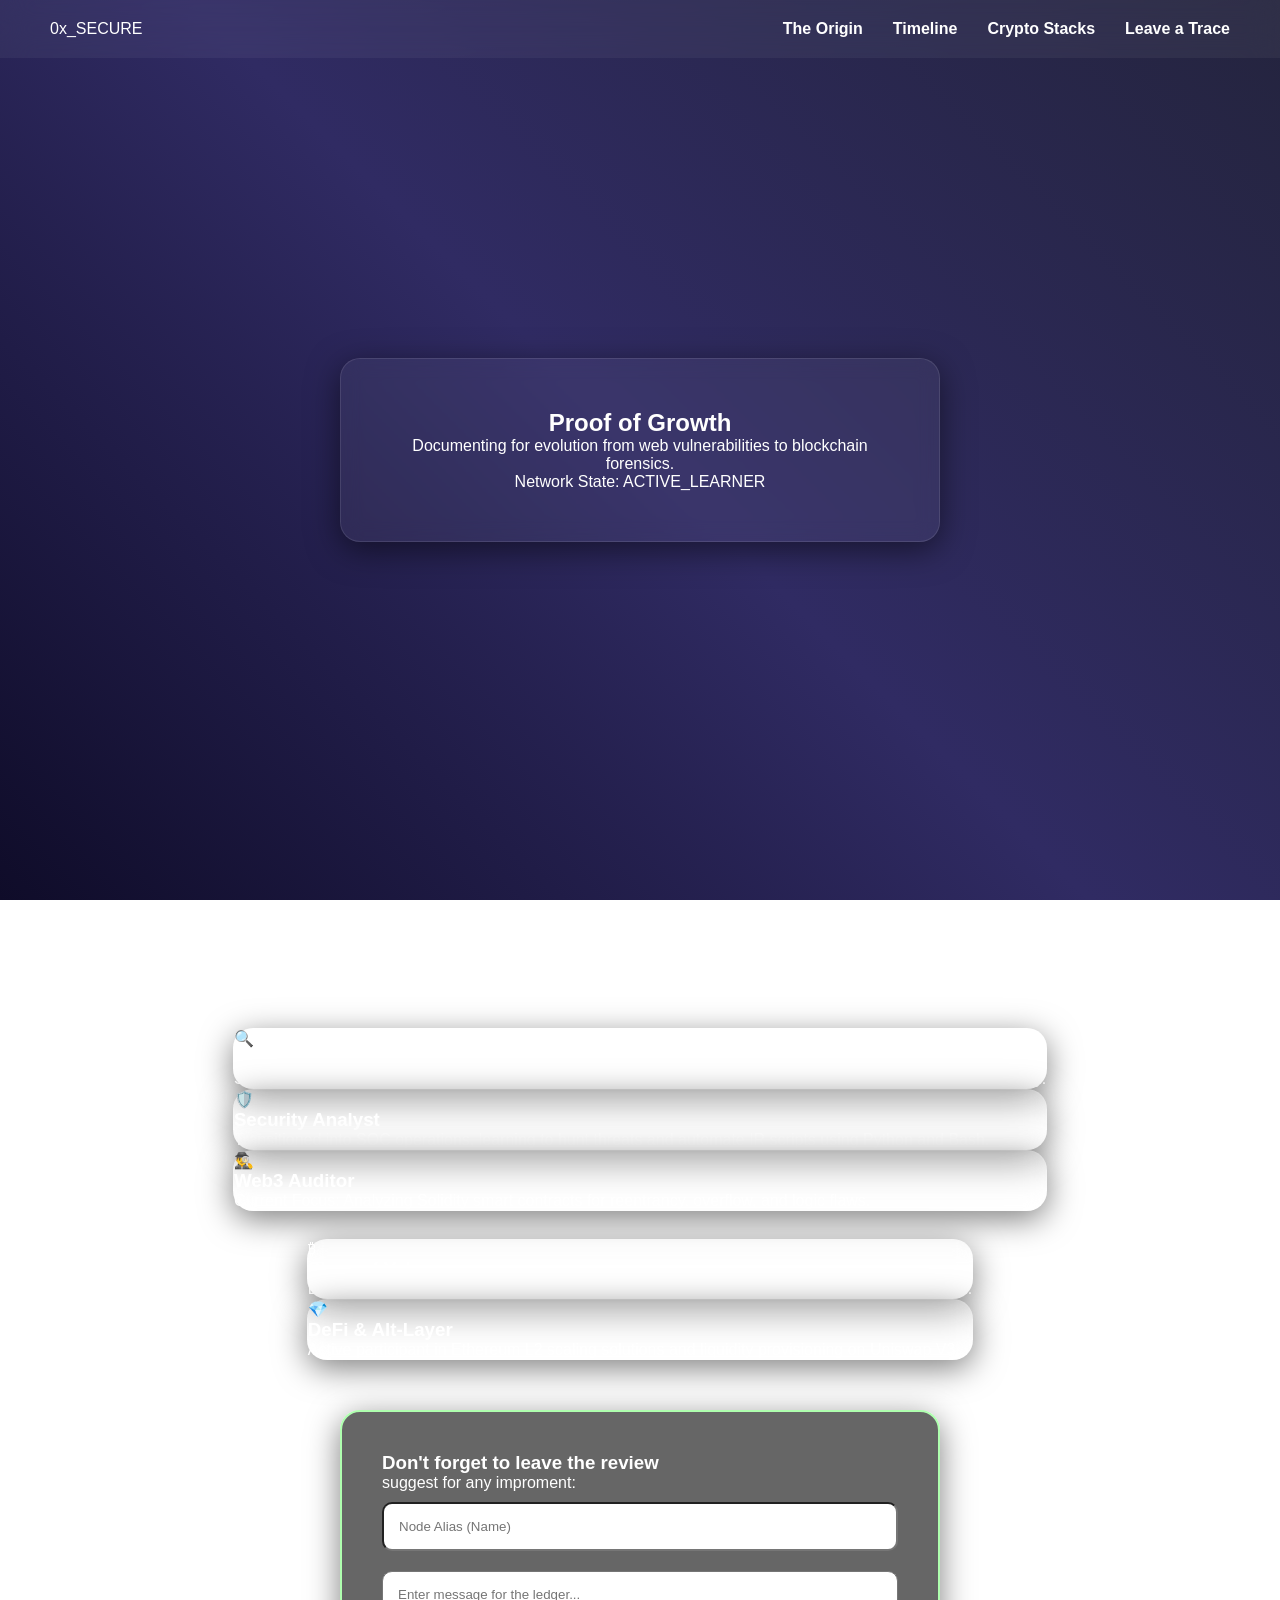
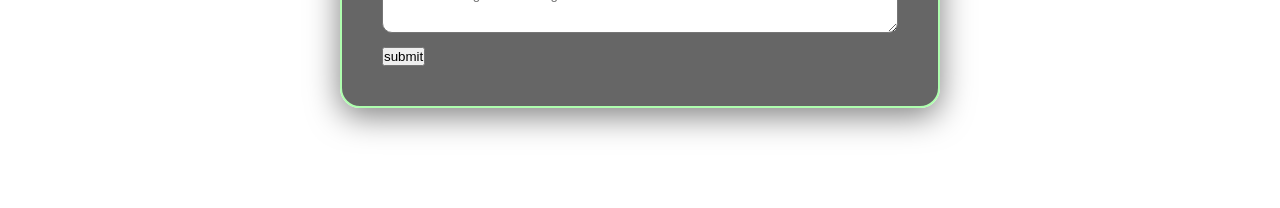
==== index.html @ c70dd7fc "Add files via upload" ====
<!DOCTYPE html>
<html lang="en">
<head>
    <meta charset="UTF-8">
    <meta name="viewport" content="width=device-width, initial-scale=1.0">
    <title>Journey Log | 0x_SECURE</title>
    <link rel="stylesheet" href="style.css">
</head>
<body>

    <nav class="glass-nav">
        <div class="logo">0x_SECURE</div>
        <ul>
            <li><a href="#welcome">The Origin</a></li>
            <li><a href="#journey">Timeline</a></li>
            <li><a href="#assets">Crypto Stacks</a></li>
            <li><a href="#review">Leave a Trace</a></li>
        </ul>
    </nav>

    <section id="welcome" class="hero">
        <div class="glass welcome-card">
            <h1 class="glitch">Proof of Growth</h1>
            <p>Documenting for evolution from web vulnerabilities to blockchain forensics.</p>
            <div class="status-bar">Network State: <span class="online">ACTIVE_LEARNER</span></div>
        </div>
    </section>

    <section id="journey" class="portfolio-section">
        <h2 class="section-title">Cybersecurity Roadmap</h2>
        <div class="projects-container">
            <div class="glass project-card">
                <div class="icon">🔍</div>
                <h3>The Entry Point</h3>
                <p>Started with HTB & TryHackMe. Mastered the OWASP Top 10 and earned my first bug bounty for a XSS discovery.</p>
            </div>
            <div class="glass project-card">
                <div class="icon">🛡️</div>
                <h3>Security Analyst</h3>
                <p>Transitioned into SOC operations, learning to hunt threats and automate IR scripts using Python and Bash.</p>
            </div>
            <div class="glass project-card">
                <div class="icon">🕵️‍♂️</div>
                <h3>Web3 Auditor</h3>
                <p>Current Focus: Analyzing Solidity smart contracts for reentrancy, overflow, and logic flaws.</p>
            </div>
        </div>

        <h2 class="section-title" id="assets">Crypto Portfolio Focus</h2>
        <div class="projects-container">
            <div class="glass project-card">
                <div class="icon">₿</div>
                <h3>Store of Value</h3>
                <p>Long-term BTC maximalist mindset with a focus on cold-storage security and multi-sig setups.</p>
            </div>
            <div class="glass project-card">
                <div class="icon">💎</div>
                <h3>DeFi & Alt-Layer</h3>
                <p>Active participant in Ethereum L2 scaling solutions and liquidity provisioning on Uniswap V3.</p>
            </div>
        </div>

        <div id="review" class="glass review-container">
            <h3>Don't forget to leave the review</h3>
            <p class="subtitle">suggest for any improment:</p>
            <div class="input-group">
                <input type="text" id="reviewerName" placeholder="Node Alias (Name)">
                <textarea id="reviewText" placeholder="Enter message for the ledger..."></textarea>
                <button onclick="submitReview()">submit</button>
            </div>
            <p id="reviewStatus"></p>
        </div>
    </section>

    <script src="script.js"></script>
</body>
</html>
---- style.css ----
* {
    margin: 0;
    padding: 0;
    box-sizing: border-box;
    font-family: 'Segoe UI', sans-serif;
}

body {
    background: linear-gradient(45deg, #0f0c29, #302b63, #24243e); /* Darker space/cyber theme */
    background-attachment: fixed;
    color: white;
    scroll-behavior: smooth;
}

/* Glassmorphism Effect */
.glass {
    background: rgba(255, 255, 255, 0.05);
    backdrop-filter: blur(10px);
    -webkit-backdrop-filter: blur(10px);
    border: 1px solid rgba(255, 255, 255, 0.1);
    border-radius: 20px;
    box-shadow: 0 8px 32px rgba(0, 0, 0, 0.5);
}

/* Navigation */
.glass-nav {
    position: fixed;
    top: 0;
    width: 100%;
    display: flex;
    justify-content: space-between;
    padding: 20px 50px;
    z-index: 1000;
    background: rgba(255, 255, 255, 0.05);
    backdrop-filter: blur(15px);
}

.glass-nav ul { display: flex; list-style: none; }
.glass-nav ul li { margin-left: 30px; }
.glass-nav a { color: white; text-decoration: none; font-weight: bold; }

/* Sections */
section {
    min-height: 100vh;
    padding: 100px 20px;
    display: flex;
    flex-direction: column;
    align-items: center;
    justify-content: center;
}

.welcome-card {
    padding: 50px;
    text-align: center;
    max-width: 600px;
}

/* --- THE TERMINAL / REVIEW BOX SECTION --- */

.review-container {
    margin-top: 50px;
    padding: 40px;
    width: 100%;
    max-width: 600px;
    border: 2px solid #afffaf; /* Cyber Green Glow */
    background: rgba(0, 0, 0, 0.6); 
    animation: borderPulse 4s infinite ease-in-out;
}

@keyframes borderPulse {
    0% { border-color: rgba(175, 255, 175, 0.3); box-shadow: 0 0 10px rgba(175, 255, 175, 0.1); }
    50% { border-color: rgba(175, 255, 175, 1); box-shadow: 0 0 20px rgba(175, 255, 175, 0.3); }
    100% { border-color: rgba(175, 255, 175, 0.3); box-shadow: 0 0 10px rgba(175, 255, 175, 0.1); }
}

/* The text typed INSIDE the box */
input, textarea {
    width: 100%;
    padding: 15px;
    margin: 10px 0;
    border-radius: 10px;
    border: 1
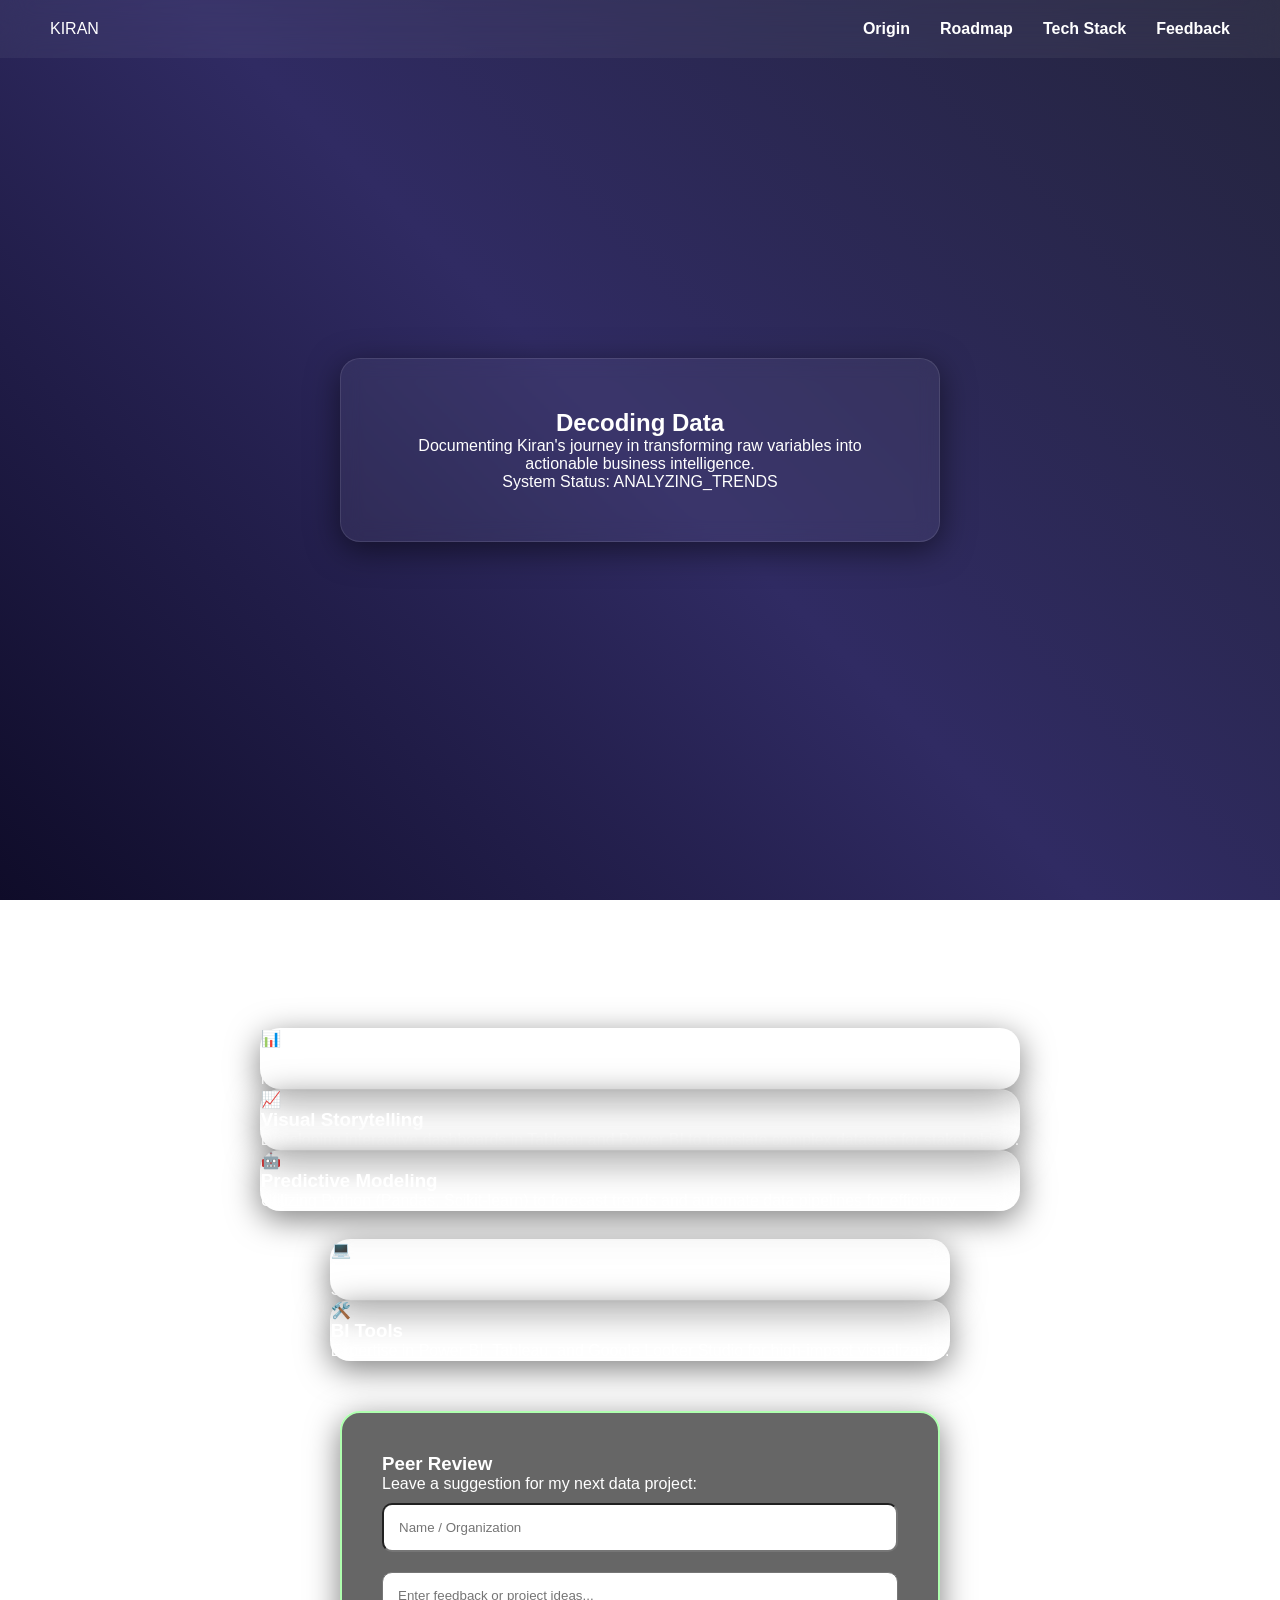
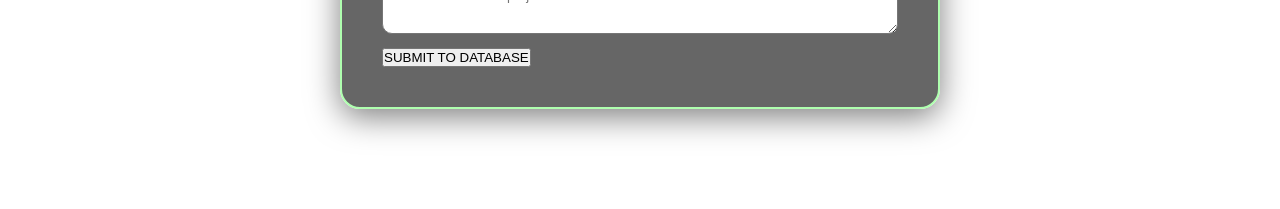
==== commit d7cbf12c: "Update index.html for data analytics portfolio" ====
--- a/index.html
+++ b/index.html
@@ -3,70 +3,72 @@
 <head>
     <meta charset="UTF-8">
     <meta name="viewport" content="width=device-width, initial-scale=1.0">
-    <title>Journey Log | 0x_SECURE</title>
+    <title>Kiran | Data Analytics Portfolio</title>
     <link rel="stylesheet" href="style.css">
 </head>
 <body>
 
     <nav class="glass-nav">
-        <div class="logo">0x_SECURE</div>
+        <div class="logo">KIRAN</div>
         <ul>
-            <li><a href="#welcome">The Origin</a></li>
-            <li><a href="#journey">Timeline</a></li>
-            <li><a href="#assets">Crypto Stacks</a></li>
-            <li><a href="#review">Leave a Trace</a></li>
+            <li><a href="#welcome">Origin</a></li>
+            <li><a href="#journey">Roadmap</a></li>
+            <li><a href="#tools">Tech Stack</a></li>
+            <li><a href="#review">Feedback</a></li>
         </ul>
     </nav>
 
     <section id="welcome" class="hero">
         <div class="glass welcome-card">
-            <h1 class="glitch">Proof of Growth</h1>
-            <p>Documenting for evolution from web vulnerabilities to blockchain forensics.</p>
-            <div class="status-bar">Network State: <span class="online">ACTIVE_LEARNER</span></div>
+            <h1 class="glitch">Decoding Data</h1>
+            <p>Documenting Kiran's journey in transforming raw variables into actionable business intelligence.</p>
+            <div class="status-bar">System Status: <span class="online">ANALYZING_TRENDS</span></div>
         </div>
     </section>
 
     <section id="journey" class="portfolio-section">
-        <h2 class="section-title">Cybersecurity Roadmap</h2>
+        <h2 class="section-title">Data Analytics Roadmap</h2>
         <div class="projects-container">
             <div class="glass project-card">
-                <div class="icon">🔍</div>
-                <h3>The Entry Point</h3>
-                <p>Started with HTB & TryHackMe. Mastered the OWASP Top 10 and earned my first bug bounty for a XSS discovery.</p>
+                <div class="icon">📊</div>
+                <h3>Foundational Analytics</h3>
+                <p>Mastered descriptive statistics and data cleaning using Excel and SQL to identify core business KPIs.</p>
             </div>
+            
             <div class="glass project-card">
-                <div class="icon">🛡️</div>
-                <h3>Security Analyst</h3>
-                <p>Transitioned into SOC operations, learning to hunt threats and automate IR scripts using Python and Bash.</p>
+                <div class="icon">📈</div>
+                <h3>Visual Storytelling</h3>
+                <p>Developing interactive dashboards in Tableau and Power BI to translate complex datasets for stakeholders.</p>
             </div>
+
             <div class="glass project-card">
-                <div class="icon">🕵️‍♂️</div>
-                <h3>Web3 Auditor</h3>
-                <p>Current Focus: Analyzing Solidity smart contracts for reentrancy, overflow, and logic flaws.</p>
+                <div class="icon">🤖</div>
+                <h3>Predictive Modeling</h3>
+                <p>Utilizing Python (Pandas, Scikit-learn) to forecast trends and automate data pipelines for efficiency.</p>
             </div>
         </div>
 
-        <h2 class="section-title" id="assets">Crypto Portfolio Focus</h2>
+        <h2 class="section-title" id="tools">Analytics Stack</h2>
         <div class="projects-container">
             <div class="glass project-card">
-                <div class="icon">₿</div>
-                <h3>Store of Value</h3>
-                <p>Long-term BTC maximalist mindset with a focus on cold-storage security and multi-sig setups.</p>
+                <div class="icon">💻</div>
+                <h3>Languages</h3>
+                <p>SQL (PostgreSQL), Python, and R for deep statistical diving and data manipulation.</p>
             </div>
             <div class="glass project-card">
-                <div class="icon">💎</div>
-                <h3>DeFi & Alt-Layer</h3>
-                <p>Active participant in Ethereum L2 scaling solutions and liquidity provisioning on Uniswap V3.</p>
+                <div class="icon">🛠️</div>
+                <h3>BI Tools</h3>
+                <p>Expertise in Power BI, Tableau, and Google Looker Studio for high-impact visualization.</p>
             </div>
         </div>
 
         <div id="review" class="glass review-container">
-            <h3>Don't forget to leave the review</h3>
-            <p class="subtitle">suggest for any improment:</p>
+            <h3>Peer Review</h3>
+            <p class="subtitle">Leave a suggestion for my next data project:</p>
             <div class="input-group">
-                <input type="text" id="reviewerName" placeholder="Node Alias (Name)">
-                <textarea id="reviewText" placeholder="Enter message for the ledger..."></textarea>
-                <button onclick="submitReview()">submit</button>
+                <input type="text" id="reviewerName" placeholder="Name / Organization">
+                <textarea id="reviewText" placeholder="Enter feedback or project ideas..."></textarea>
+                <button onclick="submitReview()">SUBMIT TO DATABASE</button>
             </div>
             <p id="reviewStatus"></p>
         </div>
@@ -74,4 +76,4 @@
 
     <script src="script.js"></script>
 </body>
-</html>+</html>
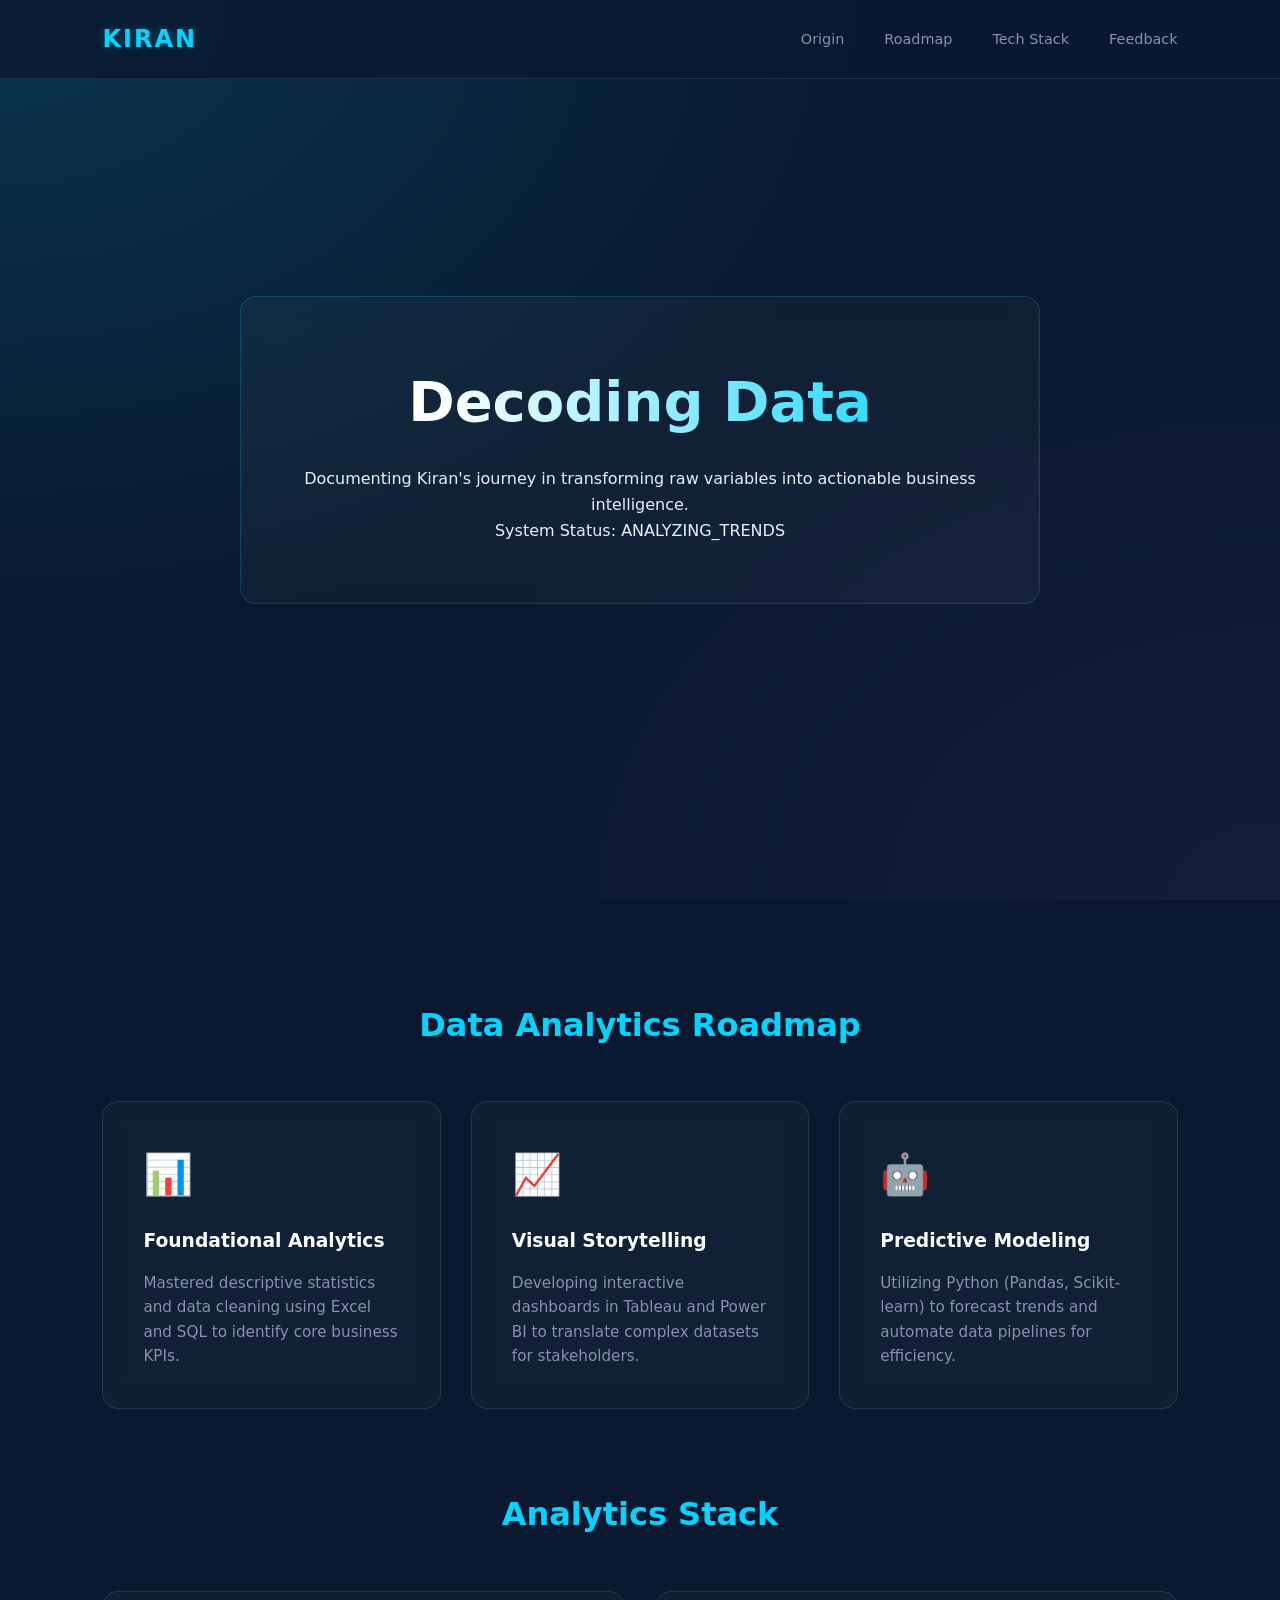
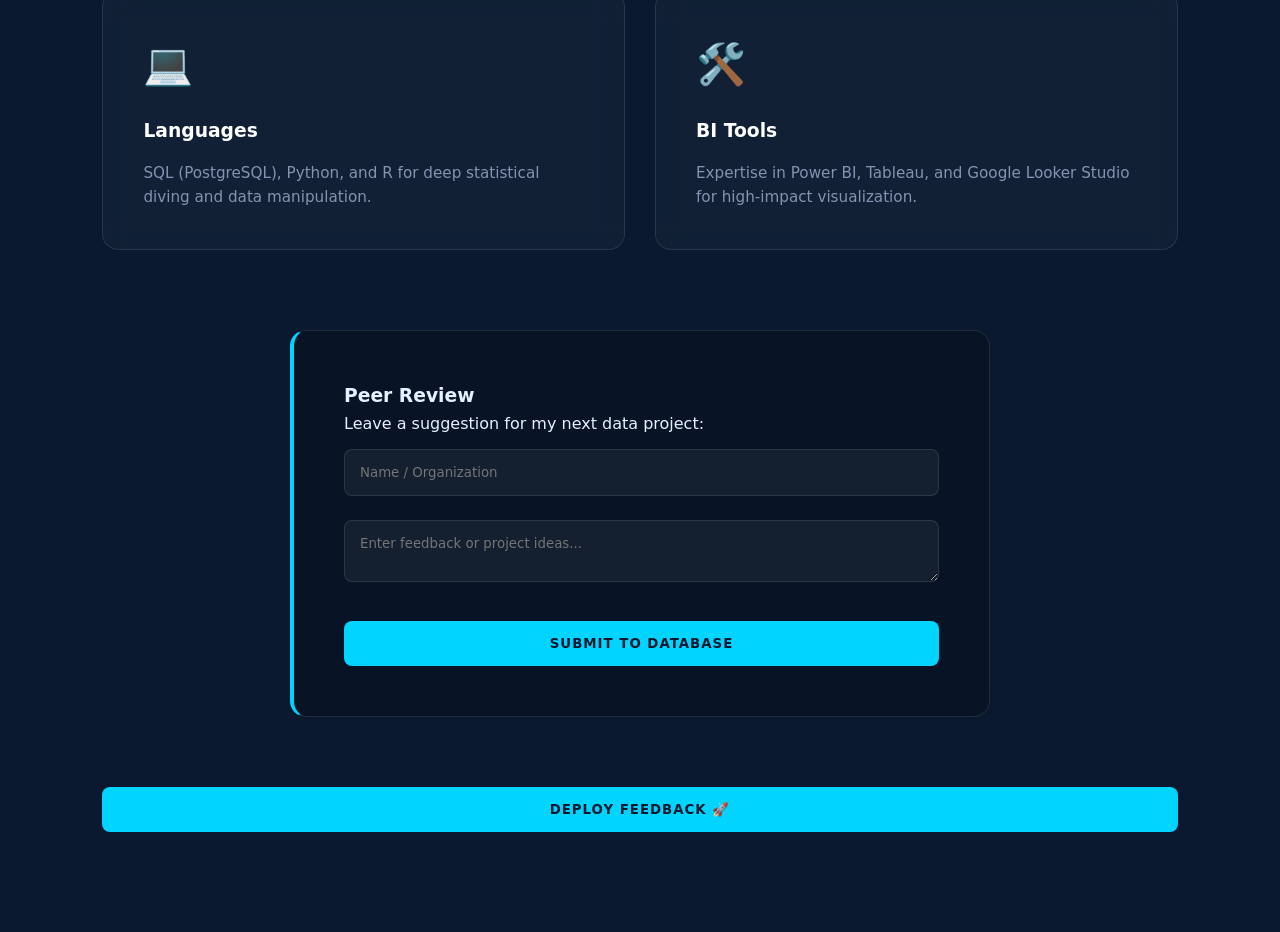
==== commit 92c8958a: "Add Deploy Feedback button to index.html" ====
--- a/index.html
+++ b/index.html
@@ -72,6 +72,11 @@
             </div>
             <p id="reviewStatus"></p>
         </div>
+        <button onclick="submitReview()">
+    <span style="display: flex; align-items: center; justify-content: center; gap: 10px;">
+        Deploy Feedback 🚀
+    </span>
+</button>
     </section>
 
     <script src="script.js"></script>
--- a/style.css
+++ b/style.css
@@ -1,82 +1,180 @@
+:root {
+    --primary-blue: #00d4ff;
+    --deep-navy: #0a192f;
+    --glass-bg: rgba(255, 255, 255, 0.03);
+    --glass-border: rgba(255, 255, 255, 0.1);
+    --text-main: #e6f1ff;
+    --text-dim: #8892b0;
+}
+
 * {
     margin: 0;
     padding: 0;
     box-sizing: border-box;
-    font-family: 'Segoe UI', sans-serif;
+    font-family: 'Inter', 'Segoe UI', system-ui, sans-serif;
 }
 
 body {
-    background: linear-gradient(45deg, #0f0c29, #302b63, #24243e); /* Darker space/cyber theme */
+    background-color: var(--deep-navy);
+    background-image: 
+        radial-gradient(at 0% 0%, rgba(0, 212, 255, 0.15) 0px, transparent 50%),
+        radial-gradient(at 100% 100%, rgba(118, 75, 162, 0.1) 0px, transparent 50%);
     background-attachment: fixed;
-    color: white;
-    scroll-behavior: smooth;
+    color: var(--text-main);
+    line-height: 1.6;
+    overflow-x: hidden;
 }
 
-/* Glassmorphism Effect */
+/* Glassmorphism Refined */
 .glass {
-    background: rgba(255, 255, 255, 0.05);
-    backdrop-filter: blur(10px);
-    -webkit-backdrop-filter: blur(10px);
-    border: 1px solid rgba(255, 255, 255, 0.1);
-    border-radius: 20px;
-    box-shadow: 0 8px 32px rgba(0, 0, 0, 0.5);
+    background: var(--glass-bg);
+    backdrop-filter: blur(12px);
+    -webkit-backdrop-filter: blur(12px);
+    border: 1px solid var(--glass-border);
+    border-radius: 16px;
+    transition: all 0.4s cubic-bezier(0.175, 0.885, 0.32, 1.275);
 }
 
-/* Navigation */
+.glass:hover {
+    border: 1px solid rgba(0, 212, 255, 0.4);
+    transform: translateY(-5px);
+    box-shadow: 0 10px 30px rgba(0, 0, 0, 0.5);
+}
+
+/* Navbar Modernization */
 .glass-nav {
     position: fixed;
     top: 0;
     width: 100%;
     display: flex;
     justify-content: space-between;
-    padding: 20px 50px;
+    align-items: center;
+    padding: 20px 8%;
     z-index: 1000;
-    background: rgba(255, 255, 255, 0.05);
-    backdrop-filter: blur(15px);
+    background: rgba(10, 25, 47, 0.85);
+    border-bottom: 1px solid var(--glass-border);
+}
+
+.logo {
+    font-size: 1.5rem;
+    font-weight: 800;
+    letter-spacing: 2px;
+    color: var(--primary-blue);
+    text-shadow: 0 0 10px rgba(0, 212, 255, 0.3);
 }
 
 .glass-nav ul { display: flex; list-style: none; }
-.glass-nav ul li { margin-left: 30px; }
-.glass-nav a { color: white; text-decoration: none; font-weight: bold; }
+.glass-nav ul li { margin-left: 40px; }
+.glass-nav a { 
+    color: var(--text-dim); 
+    text-decoration: none; 
+    font-size: 0.9rem;
+    font-weight: 500;
+    transition: 0.3s;
+}
+.glass-nav a:hover { color: var(--primary-blue); }
 
-/* Sections */
-section {
-    min-height: 100vh;
-    padding: 100px 20px;
+/* Hero Section */
+.hero {
+    height: 100vh;
     display: flex;
-    flex-direction: column;
+    justify-content: center;
     align-items: center;
-    justify-content: center;
+    padding: 0 20px;
 }
 
 .welcome-card {
-    padding: 50px;
+    padding: 60px;
     text-align: center;
-    max-width: 600px;
+    max-width: 800px;
+    border: 1px solid rgba(0, 212, 255, 0.2);
 }
 
-/* --- THE TERMINAL / REVIEW BOX SECTION --- */
-
-.review-container {
-    margin-top: 50px;
-    padding: 40px;
-    width: 100%;
-    max-width: 600px;
-    border: 2px solid #afffaf; /* Cyber Green Glow */
-    background: rgba(0, 0, 0, 0.6); 
-    animation: borderPulse 4s infinite ease-in-out;
+.glitch {
+    font-size: 3.5rem;
+    margin-bottom: 20px;
+    background: linear-gradient(to right, #fff 20%, var(--primary-blue) 100%);
+    -webkit-background-clip: text;
+    -webkit-text-fill-color: transparent;
 }
 
-@keyframes borderPulse {
-    0% { border-color: rgba(175, 255, 175, 0.3); box-shadow: 0 0 10px rgba(175, 255, 175, 0.1); }
-    50% { border-color: rgba(175, 255, 175, 1); box-shadow: 0 0 20px rgba(175, 255, 175, 0.3); }
-    100% { border-color: rgba(175, 255, 175, 0.3); box-shadow: 0 0 10px rgba(175, 255, 175, 0.1); }
+/* Roadmap Grid */
+.portfolio-section {
+    padding: 100px 8%;
 }
 
-/* The text typed INSIDE the box */
+.section-title {
+    font-size: 2rem;
+    margin-bottom: 50px;
+    text-align: center;
+    color: var(--primary-blue);
+}
+
+.projects-container {
+    display: grid;
+    grid-template-columns: repeat(auto-fit, minmax(300px, 1fr));
+    gap: 30px;
+    margin-bottom: 80px;
+}
+
+.project-card {
+    padding: 40px;
+    position: relative;
+    overflow: hidden;
+}
+
+.project-card .icon {
+    font-size: 2.5rem;
+    margin-bottom: 20px;
+    display: block;
+}
+
+.project-card h3 { margin-bottom: 15px; color: #fff; }
+.project-card p { color: var(--text-dim); font-size: 0.95rem; }
+
+/* The Data Terminal (Review Box) */
+.review-container {
+    margin: 50px auto;
+    padding: 50px;
+    max-width: 700px;
+    border-left: 4px solid var(--primary-blue);
+    background: rgba(0, 0, 0, 0.2);
+}
+
 input, textarea {
     width: 100%;
     padding: 15px;
-    margin: 10px 0;
-    border-radius: 10px;
-    border: 1+    margin: 12px 0;
+    border-radius: 8px;
+    border: 1px solid var(--glass-border);
+    background: rgba(255, 255, 255, 0.05);
+    color: #fff;
+    outline: none;
+    transition: 0.3s;
+}
+
+input:focus, textarea:focus {
+    border-color: var(--primary-blue);
+    background: rgba(255, 255, 255, 0.08);
+}
+
+button {
+    background: var(--primary-blue);
+    color: var(--deep-navy);
+    padding: 15px 30px;
+    border: none;
+    border-radius: 8px;
+    cursor: pointer;
+    font-weight: 700;
+    width: 100%;
+    margin-top: 20px;
+    transition: 0.3s;
+    text-transform: uppercase;
+    letter-spacing: 1px;
+}
+
+button:hover {
+    background: #fff;
+    box-shadow: 0 0 20px rgba(0, 212, 255, 0.4);
+    transform: scale(1.02);
+}
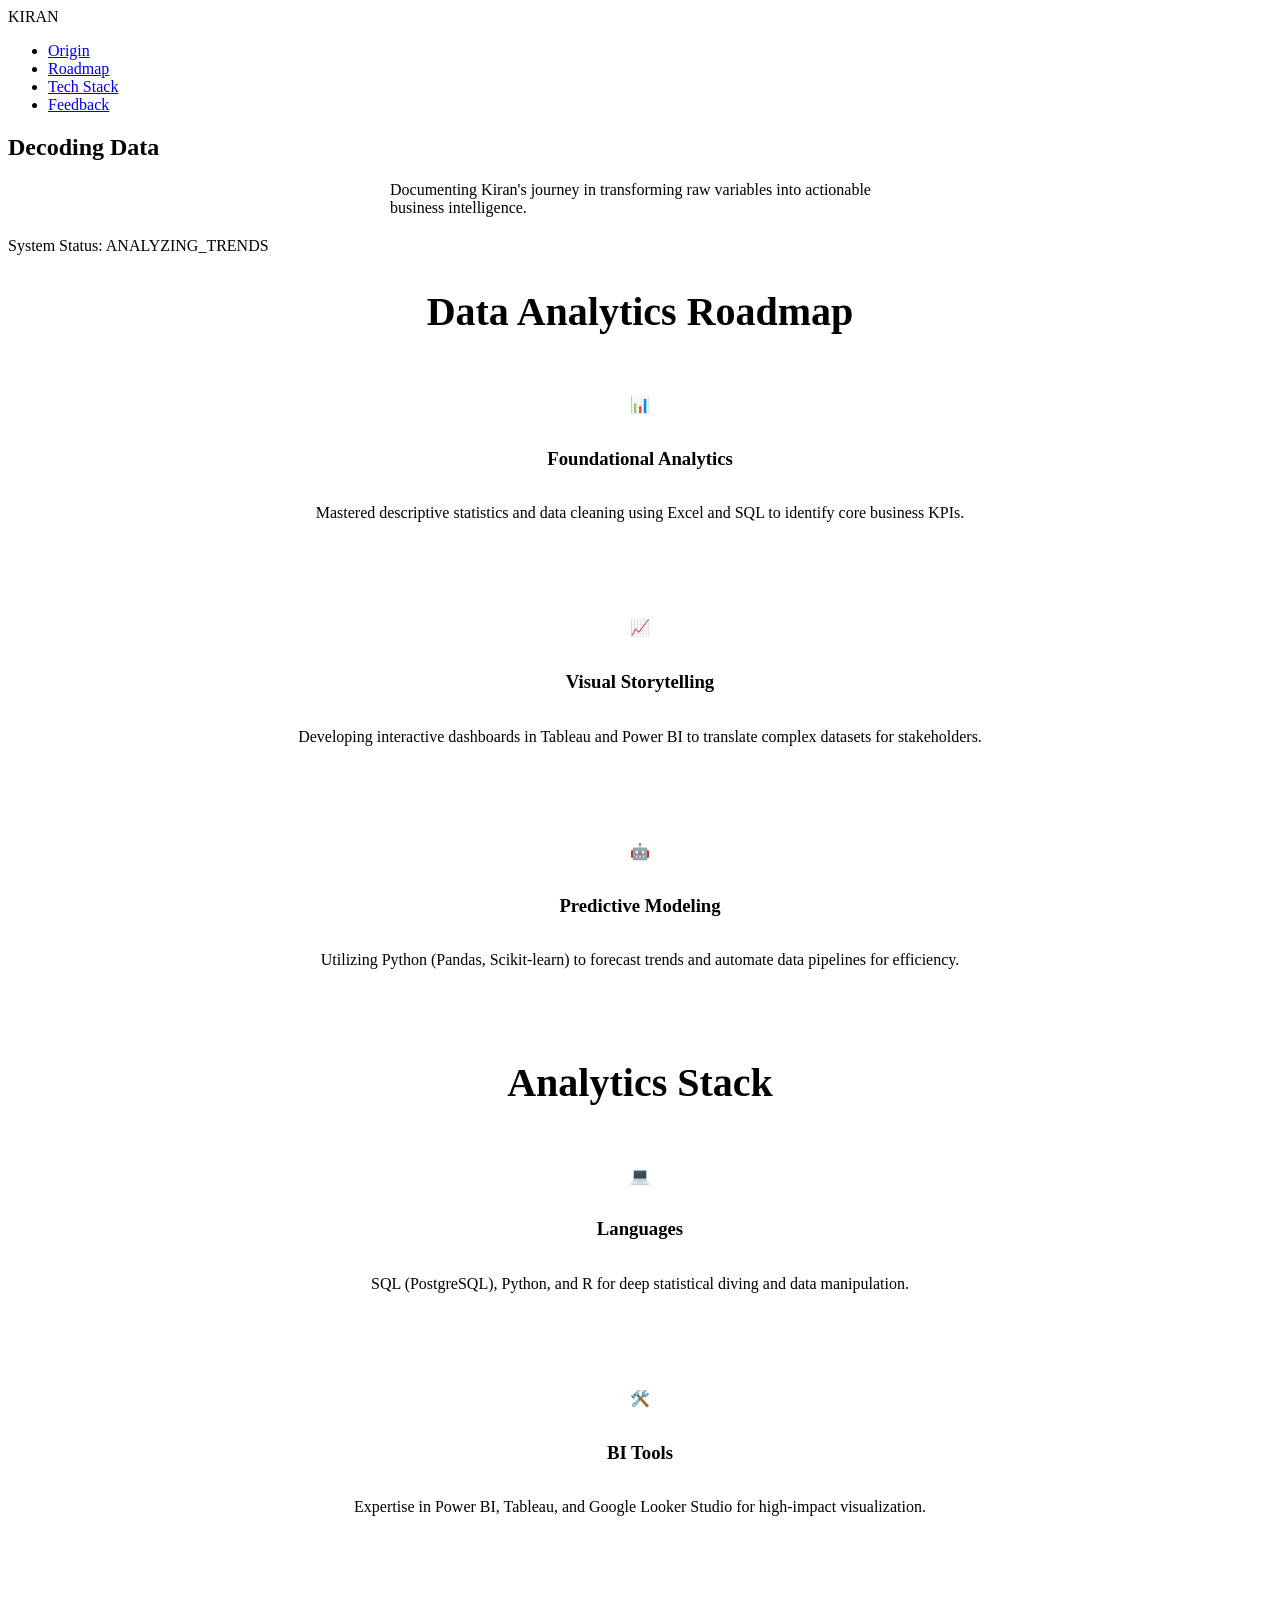
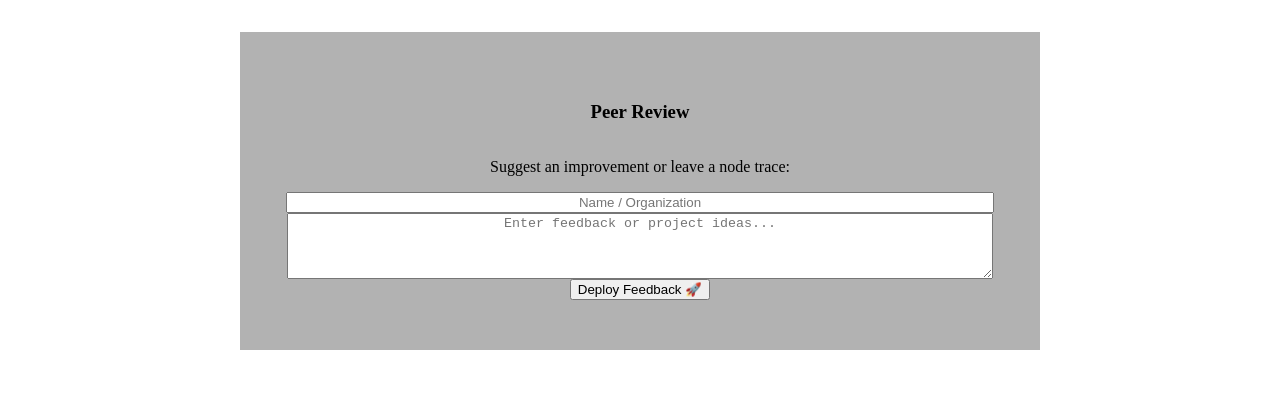
==== commit 53da9bd6: "Revise peer review section in index.html" ====
--- a/index.html
+++ b/index.html
@@ -62,21 +62,15 @@
             </div>
         </div>
 
-        <div id="review" class="glass review-container">
-            <h3>Peer Review</h3>
-            <p class="subtitle">Leave a suggestion for my next data project:</p>
-            <div class="input-group">
-                <input type="text" id="reviewerName" placeholder="Name / Organization">
-                <textarea id="reviewText" placeholder="Enter feedback or project ideas..."></textarea>
-                <button onclick="submitReview()">SUBMIT TO DATABASE</button>
-            </div>
-            <p id="reviewStatus"></p>
-        </div>
-        <button onclick="submitReview()">
-    <span style="display: flex; align-items: center; justify-content: center; gap: 10px;">
-        Deploy Feedback 🚀
-    </span>
-</button>
+      <div id="review" class="glass review-container">
+    <h3>Peer Review</h3>
+    <p class="subtitle">Suggest an improvement or leave a node trace:</p>
+    <div class="input-group">
+        <input type="text" id="reviewerName" placeholder="Name / Organization">
+        <textarea id="reviewText" rows="4" placeholder="Enter feedback or project ideas..."></textarea>
+        <button onclick="submitReview()">Deploy Feedback 🚀</button>
+    </div>
+</div>
     </section>
 
     <script src="script.js"></script>
--- a/style.css
+++ b/style.css
@@ -1,180 +1,62 @@
-:root {
-    --primary-blue: #00d4ff;
-    --deep-navy: #0a192f;
-    --glass-bg: rgba(255, 255, 255, 0.03);
-    --glass-border: rgba(255, 255, 255, 0.1);
-    --text-main: #e6f1ff;
-    --text-dim: #8892b0;
+/* --- Global Text Centering --- */
+.section-title {
+    font-size: 2.5rem;
+    margin-bottom: 20px;
+    text-align: center; /* Centers the Heading */
+    color: var(--primary-blue);
+    width: 100%;
 }
 
-* {
-    margin: 0;
-    padding: 0;
-    box-sizing: border-box;
-    font-family: 'Inter', 'Segoe UI', system-ui, sans-serif;
+.portfolio-section p {
+    text-align: center; /* Centers all descriptive text */
+    margin-left: auto;
+    margin-right: auto;
 }
 
-body {
-    background-color: var(--deep-navy);
-    background-image: 
-        radial-gradient(at 0% 0%, rgba(0, 212, 255, 0.15) 0px, transparent 50%),
-        radial-gradient(at 100% 100%, rgba(118, 75, 162, 0.1) 0px, transparent 50%);
-    background-attachment: fixed;
-    color: var(--text-main);
-    line-height: 1.6;
-    overflow-x: hidden;
-}
-
-/* Glassmorphism Refined */
-.glass {
-    background: var(--glass-bg);
-    backdrop-filter: blur(12px);
-    -webkit-backdrop-filter: blur(12px);
-    border: 1px solid var(--glass-border);
-    border-radius: 16px;
-    transition: all 0.4s cubic-bezier(0.175, 0.885, 0.32, 1.275);
-}
-
-.glass:hover {
-    border: 1px solid rgba(0, 212, 255, 0.4);
-    transform: translateY(-5px);
-    box-shadow: 0 10px 30px rgba(0, 0, 0, 0.5);
-}
-
-/* Navbar Modernization */
-.glass-nav {
-    position: fixed;
-    top: 0;
-    width: 100%;
-    display: flex;
-    justify-content: space-between;
-    align-items: center;
-    padding: 20px 8%;
-    z-index: 1000;
-    background: rgba(10, 25, 47, 0.85);
-    border-bottom: 1px solid var(--glass-border);
-}
-
-.logo {
-    font-size: 1.5rem;
-    font-weight: 800;
-    letter-spacing: 2px;
-    color: var(--primary-blue);
-    text-shadow: 0 0 10px rgba(0, 212, 255, 0.3);
-}
-
-.glass-nav ul { display: flex; list-style: none; }
-.glass-nav ul li { margin-left: 40px; }
-.glass-nav a { 
-    color: var(--text-dim); 
-    text-decoration: none; 
-    font-size: 0.9rem;
-    font-weight: 500;
-    transition: 0.3s;
-}
-.glass-nav a:hover { color: var(--primary-blue); }
-
-/* Hero Section */
-.hero {
-    height: 100vh;
-    display: flex;
-    justify-content: center;
-    align-items: center;
-    padding: 0 20px;
-}
-
-.welcome-card {
-    padding: 60px;
-    text-align: center;
-    max-width: 800px;
-    border: 1px solid rgba(0, 212, 255, 0.2);
-}
-
-.glitch {
-    font-size: 3.5rem;
-    margin-bottom: 20px;
-    background: linear-gradient(to right, #fff 20%, var(--primary-blue) 100%);
-    -webkit-background-clip: text;
-    -webkit-text-fill-color: transparent;
-}
-
-/* Roadmap Grid */
-.portfolio-section {
-    padding: 100px 8%;
-}
-
-.section-title {
-    font-size: 2rem;
-    margin-bottom: 50px;
-    text-align: center;
-    color: var(--primary-blue);
-}
-
-.projects-container {
-    display: grid;
-    grid-template-columns: repeat(auto-fit, minmax(300px, 1fr));
-    gap: 30px;
-    margin-bottom: 80px;
-}
-
+/* --- Centering the Project Cards Content --- */
 .project-card {
     padding: 40px;
-    position: relative;
-    overflow: hidden;
+    display: flex;
+    flex-direction: column;
+    align-items: center; /* Centers items horizontally in Flex */
+    justify-content: center;
+    text-align: center; /* Centers the text inside the card */
 }
 
 .project-card .icon {
-    font-size: 2.5rem;
-    margin-bottom: 20px;
+    margin-bottom: 15px;
     display: block;
+    width: 100%; /* Ensures the icon container takes full width for centering */
 }
 
-.project-card h3 { margin-bottom: 15px; color: #fff; }
-.project-card p { color: var(--text-dim); font-size: 0.95rem; }
-
-/* The Data Terminal (Review Box) */
+/* --- Centering the Review/Terminal Box --- */
 .review-container {
-    margin: 50px auto;
+    margin: 60px auto; /* Horizontal auto margins center the block itself */
     padding: 50px;
     max-width: 700px;
-    border-left: 4px solid var(--primary-blue);
-    background: rgba(0, 0, 0, 0.2);
+    display: flex;
+    flex-direction: column;
+    align-items: center; /* Centers the input fields and button */
+    text-align: center;
+    border-left: none; /* Removed the left border for a centered look */
+    border-top: 4px solid var(--primary-blue); /* Moved accent to the top */
+    background: rgba(0, 0, 0, 0.3);
+}
+
+.input-group {
+    width: 100%;
+    display: flex;
+    flex-direction: column;
+    align-items: center;
 }
 
 input, textarea {
-    width: 100%;
-    padding: 15px;
-    margin: 12px 0;
-    border-radius: 8px;
-    border: 1px solid var(--glass-border);
-    background: rgba(255, 255, 255, 0.05);
-    color: #fff;
-    outline: none;
-    transition: 0.3s;
+    width: 100%; /* Keeps inputs full width of the container */
+    text-align: center; /* Centers the typing cursor and text */
 }
 
-input:focus, textarea:focus {
-    border-color: var(--primary-blue);
-    background: rgba(255, 255, 255, 0.08);
+/* --- Center adjustment for the Hero Section --- */
+.welcome-card p {
+    max-width: 500px;
+    margin: 0 auto 20px auto;
 }
-
-button {
-    background: var(--primary-blue);
-    color: var(--deep-navy);
-    padding: 15px 30px;
-    border: none;
-    border-radius: 8px;
-    cursor: pointer;
-    font-weight: 700;
-    width: 100%;
-    margin-top: 20px;
-    transition: 0.3s;
-    text-transform: uppercase;
-    letter-spacing: 1px;
-}
-
-button:hover {
-    background: #fff;
-    box-shadow: 0 0 20px rgba(0, 212, 255, 0.4);
-    transform: scale(1.02);
-}
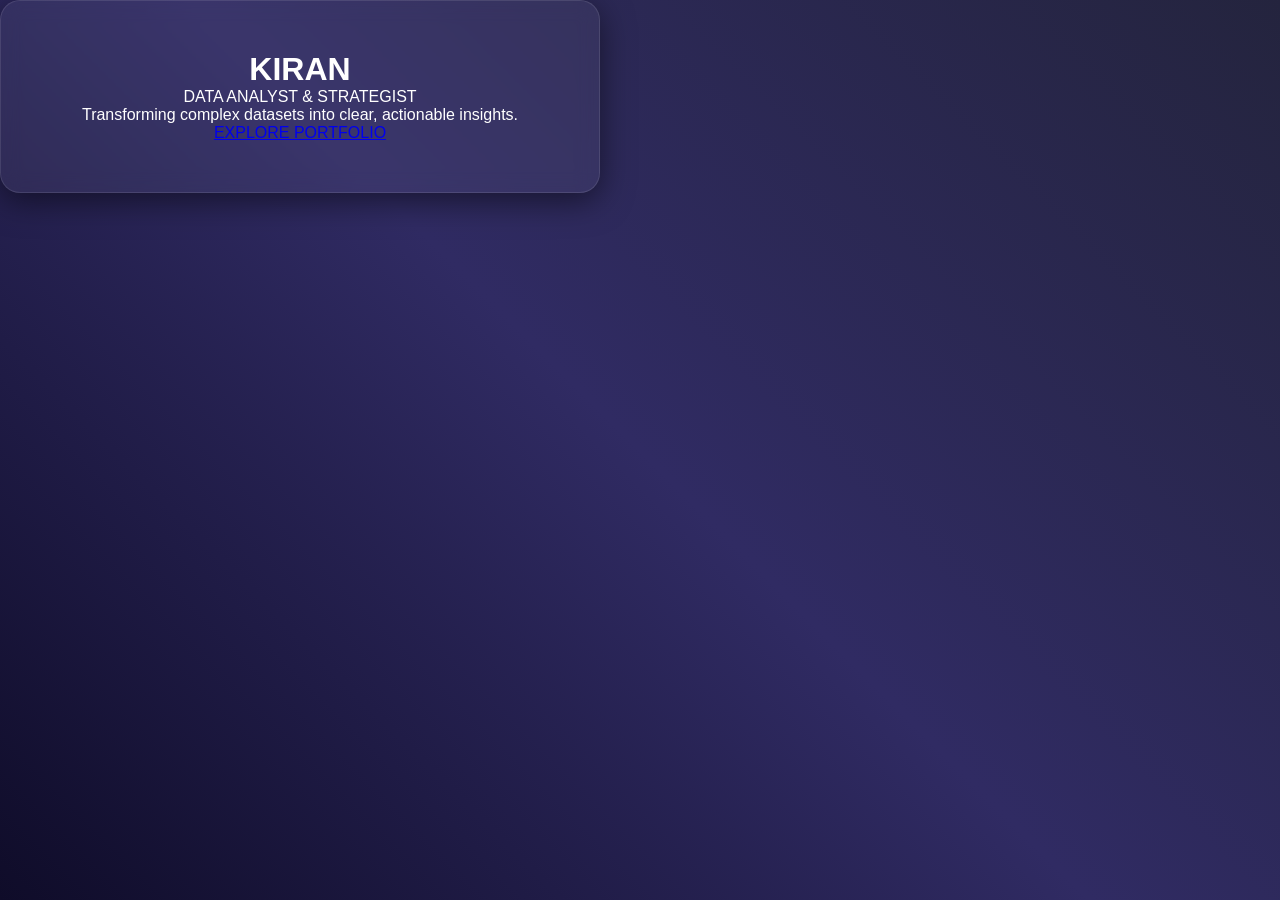
==== commit e9cc154e: "Update index.html" ====
--- a/index.html
+++ b/index.html
@@ -3,76 +3,18 @@
 <head>
     <meta charset="UTF-8">
     <meta name="viewport" content="width=device-width, initial-scale=1.0">
-    <title>Kiran | Data Analytics Portfolio</title>
+    <title>Kiran | Data Analyst</title>
     <link rel="stylesheet" href="style.css">
 </head>
 <body>
-
-    <nav class="glass-nav">
-        <div class="logo">KIRAN</div>
-        <ul>
-            <li><a href="#welcome">Origin</a></li>
-            <li><a href="#journey">Roadmap</a></li>
-            <li><a href="#tools">Tech Stack</a></li>
-            <li><a href="#review">Feedback</a></li>
-        </ul>
-    </nav>
-
-    <section id="welcome" class="hero">
+    <div class="hero">
         <div class="glass welcome-card">
-            <h1 class="glitch">Decoding Data</h1>
-            <p>Documenting Kiran's journey in transforming raw variables into actionable business intelligence.</p>
-            <div class="status-bar">System Status: <span class="online">ANALYZING_TRENDS</span></div>
+            <h1 class="glitch">KIRAN</h1>
+            <p>DATA ANALYST & STRATEGIST</p>
+            <div class="status-line"></div>
+            <p class="sub-text">Transforming complex datasets into clear, actionable insights.</p>
+            <a href="about.html" class="cta-button">EXPLORE PORTFOLIO</a>
         </div>
-    </section>
-
-    <section id="journey" class="portfolio-section">
-        <h2 class="section-title">Data Analytics Roadmap</h2>
-        <div class="projects-container">
-            <div class="glass project-card">
-                <div class="icon">📊</div>
-                <h3>Foundational Analytics</h3>
-                <p>Mastered descriptive statistics and data cleaning using Excel and SQL to identify core business KPIs.</p>
-            </div>
-            
-            <div class="glass project-card">
-                <div class="icon">📈</div>
-                <h3>Visual Storytelling</h3>
-                <p>Developing interactive dashboards in Tableau and Power BI to translate complex datasets for stakeholders.</p>
-            </div>
-
-            <div class="glass project-card">
-                <div class="icon">🤖</div>
-                <h3>Predictive Modeling</h3>
-                <p>Utilizing Python (Pandas, Scikit-learn) to forecast trends and automate data pipelines for efficiency.</p>
-            </div>
-        </div>
-
-        <h2 class="section-title" id="tools">Analytics Stack</h2>
-        <div class="projects-container">
-            <div class="glass project-card">
-                <div class="icon">💻</div>
-                <h3>Languages</h3>
-                <p>SQL (PostgreSQL), Python, and R for deep statistical diving and data manipulation.</p>
-            </div>
-            <div class="glass project-card">
-                <div class="icon">🛠️</div>
-                <h3>BI Tools</h3>
-                <p>Expertise in Power BI, Tableau, and Google Looker Studio for high-impact visualization.</p>
-            </div>
-        </div>
-
-      <div id="review" class="glass review-container">
-    <h3>Peer Review</h3>
-    <p class="subtitle">Suggest an improvement or leave a node trace:</p>
-    <div class="input-group">
-        <input type="text" id="reviewerName" placeholder="Name / Organization">
-        <textarea id="reviewText" rows="4" placeholder="Enter feedback or project ideas..."></textarea>
-        <button onclick="submitReview()">Deploy Feedback 🚀</button>
     </div>
-</div>
-    </section>
-
-    <script src="script.js"></script>
 </body>
 </html>
--- a/style.css
+++ b/style.css
@@ -1,62 +1,82 @@
-/* --- Global Text Centering --- */
-.section-title {
-    font-size: 2.5rem;
-    margin-bottom: 20px;
-    text-align: center; /* Centers the Heading */
-    color: var(--primary-blue);
-    width: 100%;
+* {
+    margin: 0;
+    padding: 0;
+    box-sizing: border-box;
+    font-family: 'Segoe UI', sans-serif;
 }
 
-.portfolio-section p {
-    text-align: center; /* Centers all descriptive text */
-    margin-left: auto;
-    margin-right: auto;
+body {
+    background: linear-gradient(45deg, #0f0c29, #302b63, #24243e); /* Darker space/cyber theme */
+    background-attachment: fixed;
+    color: white;
+    scroll-behavior: smooth;
 }
 
-/* --- Centering the Project Cards Content --- */
-.project-card {
-    padding: 40px;
-    display: flex;
-    flex-direction: column;
-    align-items: center; /* Centers items horizontally in Flex */
-    justify-content: center;
-    text-align: center; /* Centers the text inside the card */
+/* Glassmorphism Effect */
+.glass {
+    background: rgba(255, 255, 255, 0.05);
+    backdrop-filter: blur(10px);
+    -webkit-backdrop-filter: blur(10px);
+    border: 1px solid rgba(255, 255, 255, 0.1);
+    border-radius: 20px;
+    box-shadow: 0 8px 32px rgba(0, 0, 0, 0.5);
 }
 
-.project-card .icon {
-    margin-bottom: 15px;
-    display: block;
-    width: 100%; /* Ensures the icon container takes full width for centering */
+/* Navigation */
+.glass-nav {
+    position: fixed;
+    top: 0;
+    width: 100%;
+    display: flex;
+    justify-content: space-between;
+    padding: 20px 50px;
+    z-index: 1000;
+    background: rgba(255, 255, 255, 0.05);
+    backdrop-filter: blur(15px);
 }
 
-/* --- Centering the Review/Terminal Box --- */
-.review-container {
-    margin: 60px auto; /* Horizontal auto margins center the block itself */
-    padding: 50px;
-    max-width: 700px;
-    display: flex;
-    flex-direction: column;
-    align-items: center; /* Centers the input fields and button */
-    text-align: center;
-    border-left: none; /* Removed the left border for a centered look */
-    border-top: 4px solid var(--primary-blue); /* Moved accent to the top */
-    background: rgba(0, 0, 0, 0.3);
-}
+.glass-nav ul { display: flex; list-style: none; }
+.glass-nav ul li { margin-left: 30px; }
+.glass-nav a { color: white; text-decoration: none; font-weight: bold; }
 
-.input-group {
-    width: 100%;
+/* Sections */
+section {
+    min-height: 100vh;
+    padding: 100px 20px;
     display: flex;
     flex-direction: column;
     align-items: center;
+    justify-content: center;
 }
 
-input, textarea {
-    width: 100%; /* Keeps inputs full width of the container */
-    text-align: center; /* Centers the typing cursor and text */
+.welcome-card {
+    padding: 50px;
+    text-align: center;
+    max-width: 600px;
 }
 
-/* --- Center adjustment for the Hero Section --- */
-.welcome-card p {
-    max-width: 500px;
-    margin: 0 auto 20px auto;
+/* --- THE TERMINAL / REVIEW BOX SECTION --- */
+
+.review-container {
+    margin-top: 50px;
+    padding: 40px;
+    width: 100%;
+    max-width: 600px;
+    border: 2px solid #afffaf; /* Cyber Green Glow */
+    background: rgba(0, 0, 0, 0.6); 
+    animation: borderPulse 4s infinite ease-in-out;
 }
+
+@keyframes borderPulse {
+    0% { border-color: rgba(175, 255, 175, 0.3); box-shadow: 0 0 10px rgba(175, 255, 175, 0.1); }
+    50% { border-color: rgba(175, 255, 175, 1); box-shadow: 0 0 20px rgba(175, 255, 175, 0.3); }
+    100% { border-color: rgba(175, 255, 175, 0.3); box-shadow: 0 0 10px rgba(175, 255, 175, 0.1); }
+}
+
+/* The text typed INSIDE the box */
+input, textarea {
+    width: 100%;
+    padding: 15px;
+    margin: 10px 0;
+    border-radius: 10px;
+    border: 1
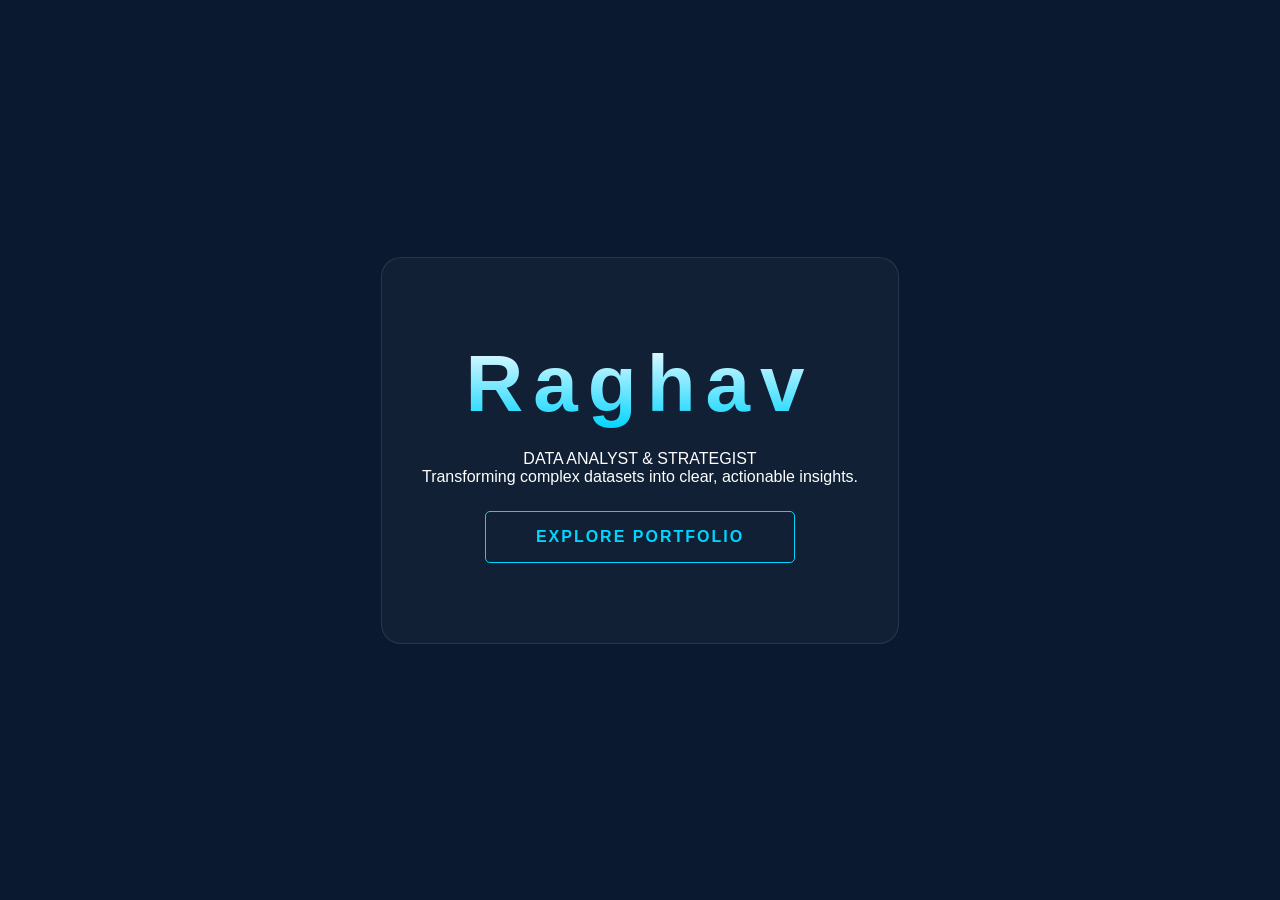
==== commit ad25b266: "Update index.html" ====
--- a/index.html
+++ b/index.html
@@ -3,13 +3,13 @@
 <head>
     <meta charset="UTF-8">
     <meta name="viewport" content="width=device-width, initial-scale=1.0">
-    <title>Kiran | Data Analyst</title>
+    <title>Raghav | Data Analyst</title>
     <link rel="stylesheet" href="style.css">
 </head>
 <body>
     <div class="hero">
         <div class="glass welcome-card">
-            <h1 class="glitch">KIRAN</h1>
+            <h1 class="glitch">Raghav</h1>
             <p>DATA ANALYST & STRATEGIST</p>
             <div class="status-line"></div>
             <p class="sub-text">Transforming complex datasets into clear, actionable insights.</p>
--- a/style.css
+++ b/style.css
@@ -1,82 +1,217 @@
+:root {
+    --primary-blue: #00d4ff;
+    --bg-dark: #0a192f;
+    --glass: rgba(255, 255, 255, 0.03);
+    --border: rgba(255, 255, 255, 0.1);
+}
+
 * {
     margin: 0;
     padding: 0;
     box-sizing: border-box;
-    font-family: 'Segoe UI', sans-serif;
+    font-family: 'Inter', sans-serif;
 }
 
 body {
-    background: linear-gradient(45deg, #0f0c29, #302b63, #24243e); /* Darker space/cyber theme */
-    background-attachment: fixed;
-    color: white;
+    background: var(--bg-dark);
+    color: #fff;
+    display: flex;
+    flex-direction: column;
+    align-items: center;
+    overflow-x: hidden;
     scroll-behavior: smooth;
 }
 
-/* Glassmorphism Effect */
-.glass {
-    background: rgba(255, 255, 255, 0.05);
-    backdrop-filter: blur(10px);
-    -webkit-backdrop-filter: blur(10px);
-    border: 1px solid rgba(255, 255, 255, 0.1);
-    border-radius: 20px;
-    box-shadow: 0 8px 32px rgba(0, 0, 0, 0.5);
-}
-
-/* Navigation */
+/* --- Navigation --- */
 .glass-nav {
     position: fixed;
     top: 0;
     width: 100%;
+    padding: 20px 5%;
     display: flex;
     justify-content: space-between;
-    padding: 20px 50px;
-    z-index: 1000;
-    background: rgba(255, 255, 255, 0.05);
-    backdrop-filter: blur(15px);
-}
-
-.glass-nav ul { display: flex; list-style: none; }
-.glass-nav ul li { margin-left: 30px; }
-.glass-nav a { color: white; text-decoration: none; font-weight: bold; }
-
-/* Sections */
-section {
-    min-height: 100vh;
-    padding: 100px 20px;
+    align-items: center;
+    background: rgba(10, 25, 47, 0.9);
+    backdrop-filter: blur(10px);
+    z-index: 2000;
+}
+
+.glass-nav ul { display: flex; list-style: none; gap: 40px; }
+.glass-nav a { text-decoration: none; color: #8892b0; font-size: 0.8rem; font-weight: bold; letter-spacing: 2px; transition: 0.3s; }
+.glass-nav a:hover { color: var(--primary-blue); }
+
+/* --- Hero Section --- */
+.hero {
+    height: 100vh;
+    width: 100%;
+    display: flex;
+    justify-content: center;
+    align-items: center;
+}
+
+.welcome-card {
+    padding: 80px 40px;
+    text-align: center;
+    max-width: 700px;
+    border: 1px solid var(--border);
+    background: var(--glass);
+    border-radius: 20px;
+}
+
+.glitch {
+    font-size: clamp(3rem, 10vw, 5rem);
+    font-weight: 900;
+    letter-spacing: 10px;
+    margin-bottom: 20px;
+    background: linear-gradient(to bottom, #fff, var(--primary-blue));
+    -webkit-background-clip: text;
+    -webkit-text-fill-color: transparent;
+}
+
+/* --- Roadmap (NEW) --- */
+.roadmap-container {
     display: flex;
     flex-direction: column;
     align-items: center;
-    justify-content: center;
-}
-
-.welcome-card {
-    padding: 50px;
-    text-align: center;
+    gap: 40px;
+    margin-top: 50px;
+}
+
+.roadmap-step {
+    width: 100%;
+    max-width: 650px;
+    padding: 40px;
+    text-align: center;
+    border-top: 1px solid var(--primary-blue);
+    background: var(--glass);
+    transition: 0.3s;
+}
+
+.roadmap-step:hover {
+    background: rgba(0, 212, 255, 0.05);
+    transform: scale(1.02);
+}
+
+.step-number {
+    display: block;
+    font-size: 0.8rem;
+    color: var(--primary-blue);
+    font-weight: bold;
+    letter-spacing: 4px;
+    margin-bottom: 15px;
+}
+
+/* --- Stack Grid (NEW) --- */
+.stack-grid {
+    display: grid;
+    grid-template-columns: repeat(auto-fit, minmax(220px, 1fr));
+    gap: 25px;
+    margin-top: 50px;
+}
+
+.stack-card {
+    padding: 35px 20px;
+    text-align: center;
+    border: 1px solid var(--border);
+    background: var(--glass);
+    border-radius: 12px;
+}
+
+.stack-card h4 {
+    color: var(--primary-blue);
+    margin-bottom: 12px;
+    font-size: 0.9rem;
+    text-transform: uppercase;
+    letter-spacing: 2px;
+}
+
+.stack-card p {
+    font-size: 0.9rem;
+    color: #8892b0;
+}
+
+/* --- Portfolio Sections Global --- */
+.portfolio-section {
+    padding: 140px 20px; /* Increased padding for better clarity and space */
+    width: 100%;
+    max-width: 1100px;
+    text-align: center;
+}
+
+.section-title {
+    font-size: 2.5rem;
+    margin-bottom: 60px;
+    letter-spacing: 3px;
+    text-transform: uppercase;
+}
+
+.projects-container {
+    display: grid;
+    grid-template-columns: repeat(auto-fit, minmax(300px, 1fr));
+    gap: 35px;
+}
+
+.project-card {
+    padding: 50px 30px;
+    display: flex;
+    flex-direction: column;
+    align-items: center;
+    background: var(--glass);
+    border: 1px solid var(--border);
+    border-radius: 15px;
+    transition: 0.4s;
+}
+
+.project-card:hover {
+    border-color: var(--primary-blue);
+    transform: translateY(-10px);
+    box-shadow: 0 10px 30px rgba(0, 0, 0, 0.5);
+}
+
+/* --- Contact / Review Form --- */
+.review-container {
+    margin: 100px auto;
+    padding: 60px 40px;
     max-width: 600px;
-}
-
-/* --- THE TERMINAL / REVIEW BOX SECTION --- */
-
-.review-container {
-    margin-top: 50px;
-    padding: 40px;
-    width: 100%;
-    max-width: 600px;
-    border: 2px solid #afffaf; /* Cyber Green Glow */
-    background: rgba(0, 0, 0, 0.6); 
-    animation: borderPulse 4s infinite ease-in-out;
-}
-
-@keyframes borderPulse {
-    0% { border-color: rgba(175, 255, 175, 0.3); box-shadow: 0 0 10px rgba(175, 255, 175, 0.1); }
-    50% { border-color: rgba(175, 255, 175, 1); box-shadow: 0 0 20px rgba(175, 255, 175, 0.3); }
-    100% { border-color: rgba(175, 255, 175, 0.3); box-shadow: 0 0 10px rgba(175, 255, 175, 0.1); }
-}
-
-/* The text typed INSIDE the box */
-input, textarea {
-    width: 100%;
-    padding: 15px;
-    margin: 10px 0;
-    border-radius: 10px;
-    border: 1
+    border-top: 2px solid var(--primary-blue);
+    background: rgba(0, 0, 0, 0.2);
+    border-radius: 0 0 20px 20px;
+}
+
+.input-group input, .input-group textarea {
+    width: 100%;
+    background: rgba(255,255,255,0.03);
+    border: 1px solid var(--border);
+    padding: 18px;
+    color: white;
+    margin-top: 15px;
+    border-radius: 8px;
+    text-align: center;
+    outline: none;
+}
+
+.input-group input:focus, .input-group textarea:focus {
+    border-color: var(--primary-blue);
+}
+
+/* --- Interactive Elements --- */
+.cta-button, button {
+    display: inline-block;
+    padding: 16px 50px;
+    background: transparent;
+    border: 1px solid var(--primary-blue);
+    color: var(--primary-blue);
+    font-weight: bold;
+    text-decoration: none;
+    letter-spacing: 2px;
+    transition: 0.3s;
+    cursor: pointer;
+    margin-top: 25px;
+    border-radius: 5px;
+}
+
+.cta-button:hover, button:hover {
+    background: var(--primary-blue);
+    color: var(--bg-dark);
+    box-shadow: 0 0 30px rgba(0, 212, 255, 0.5);
+}
